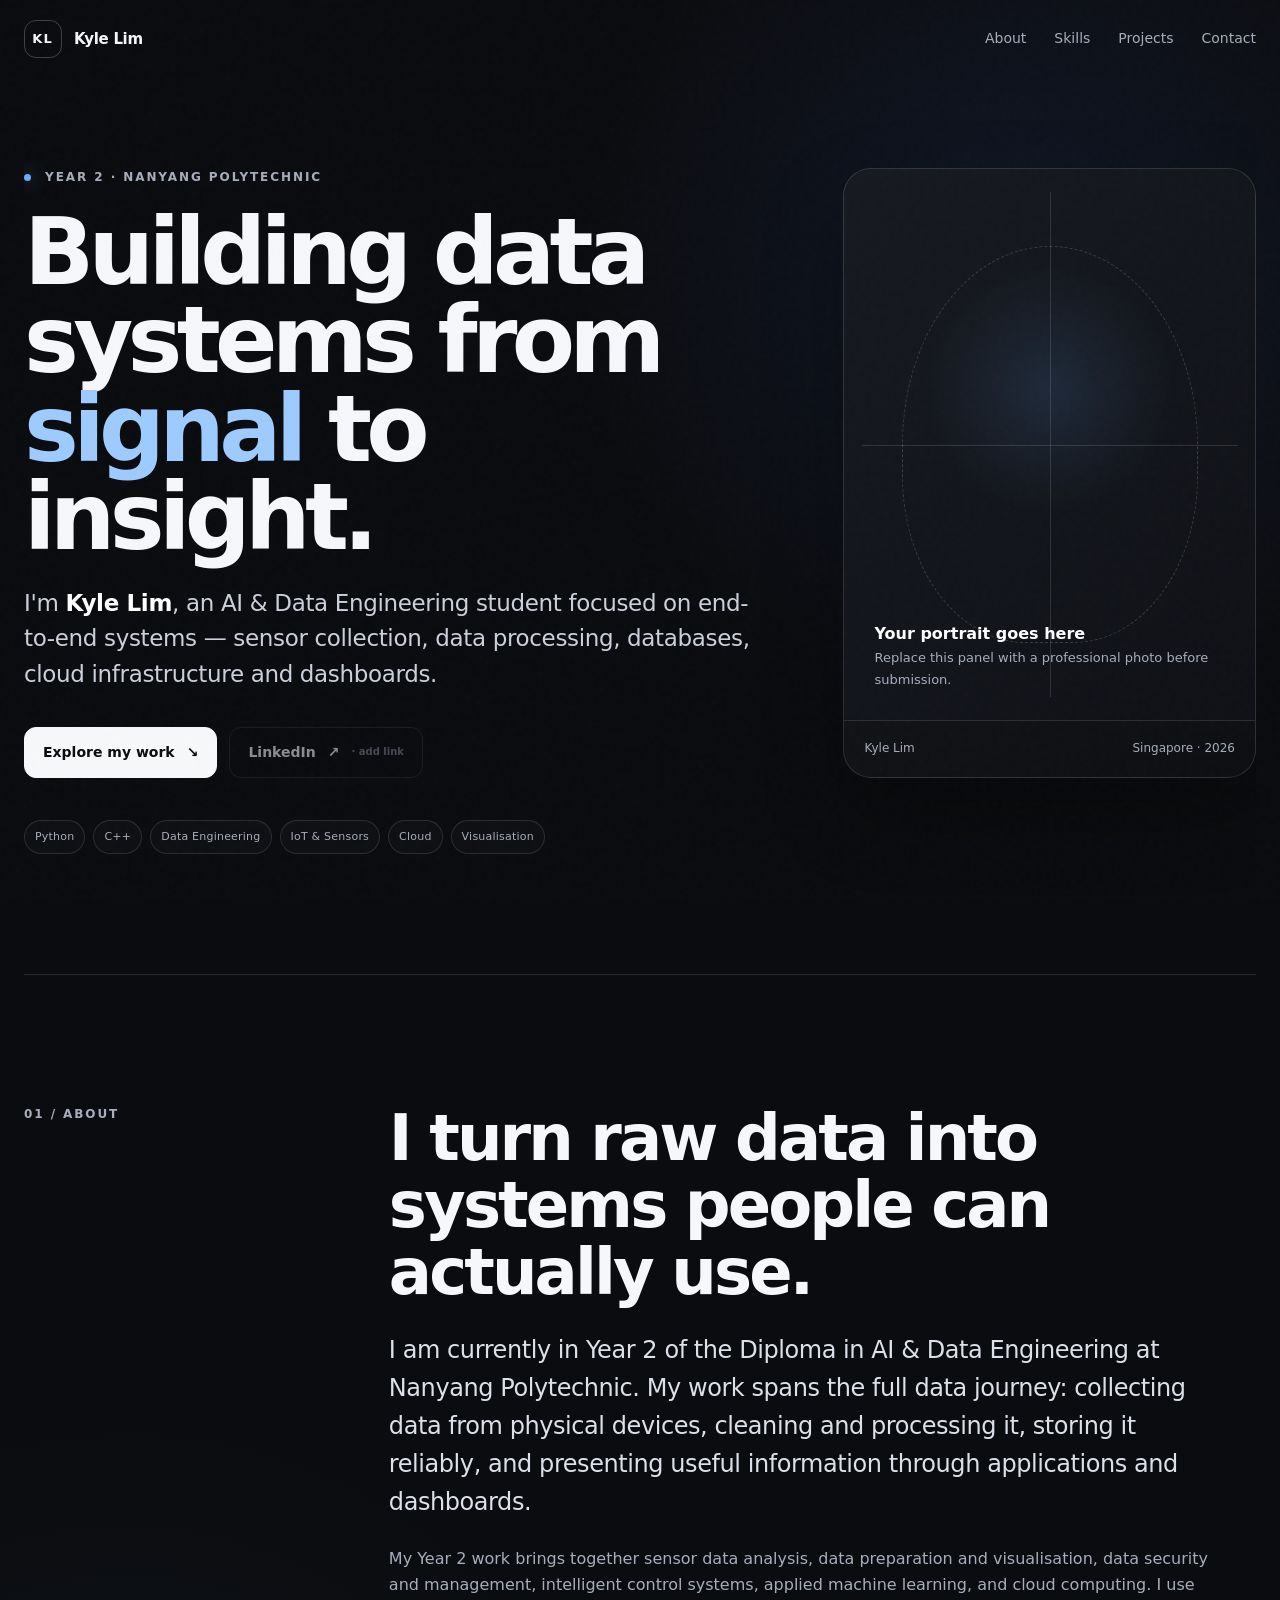
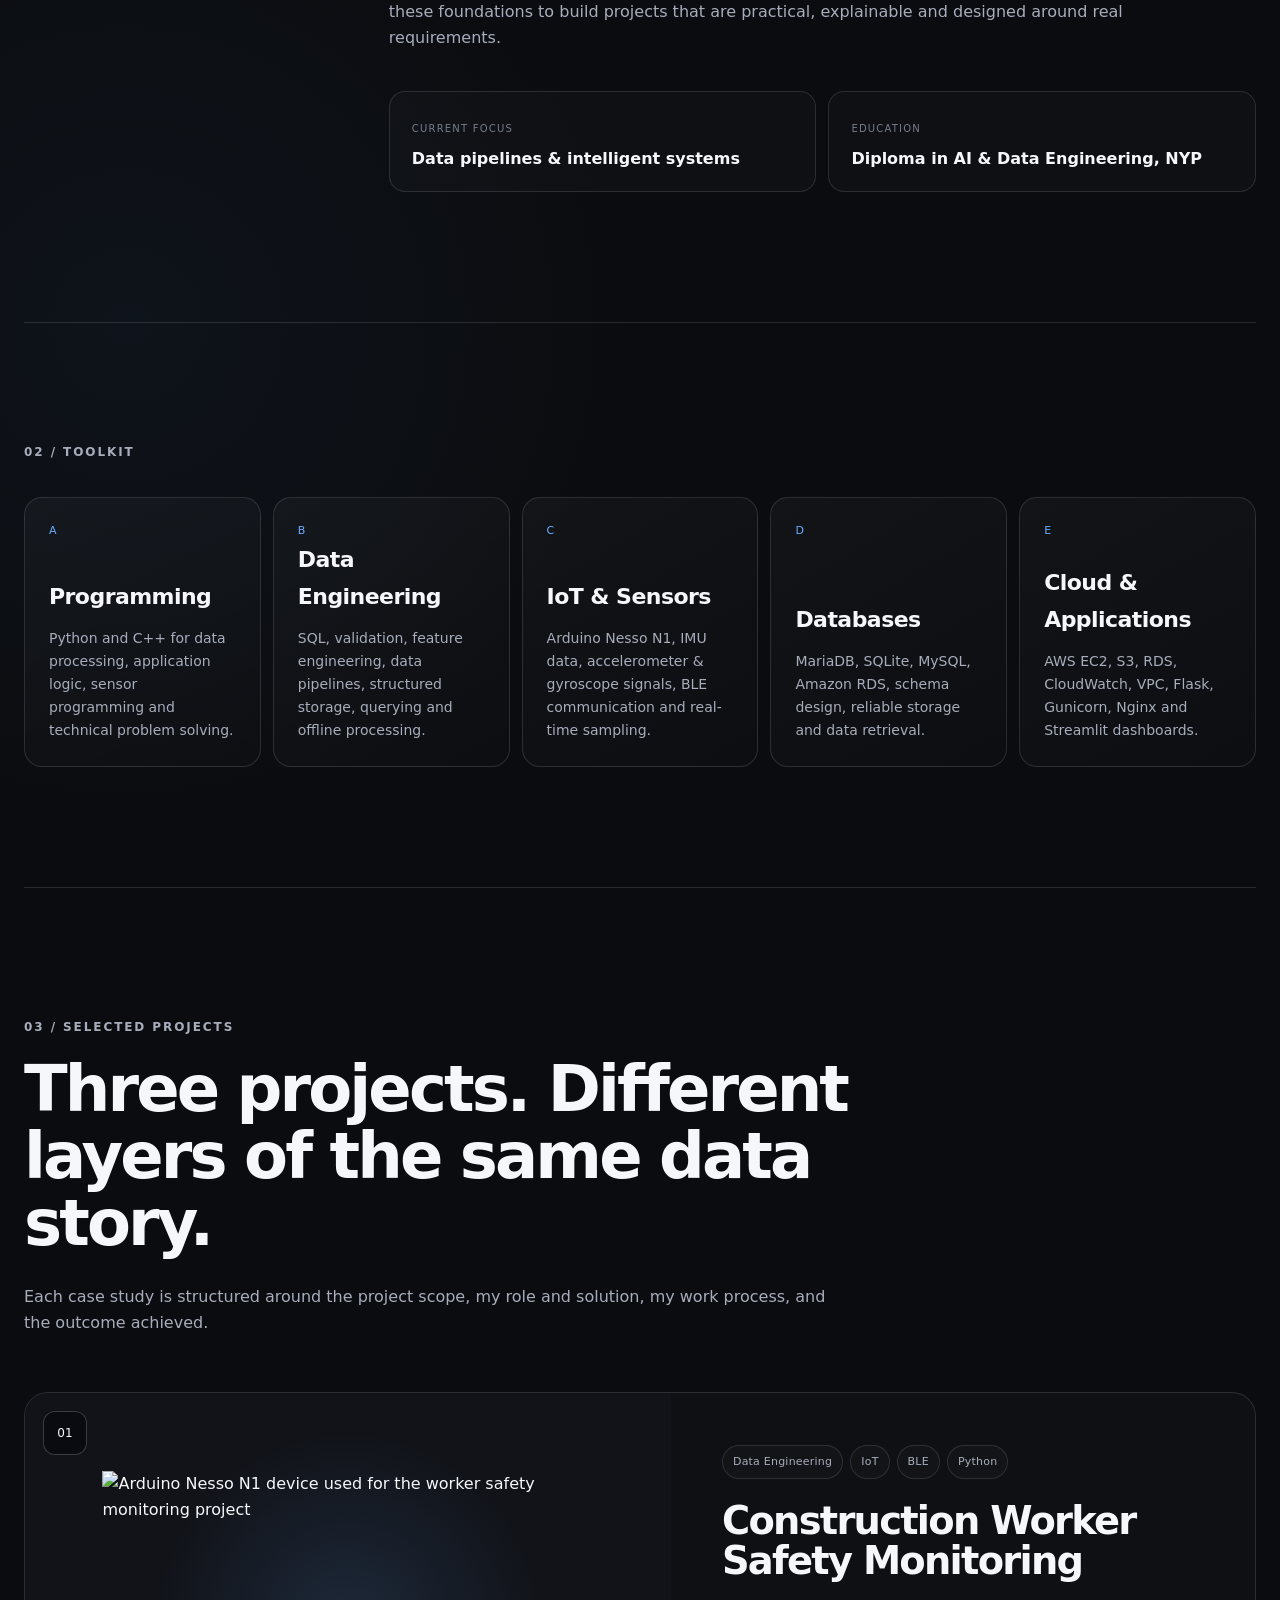
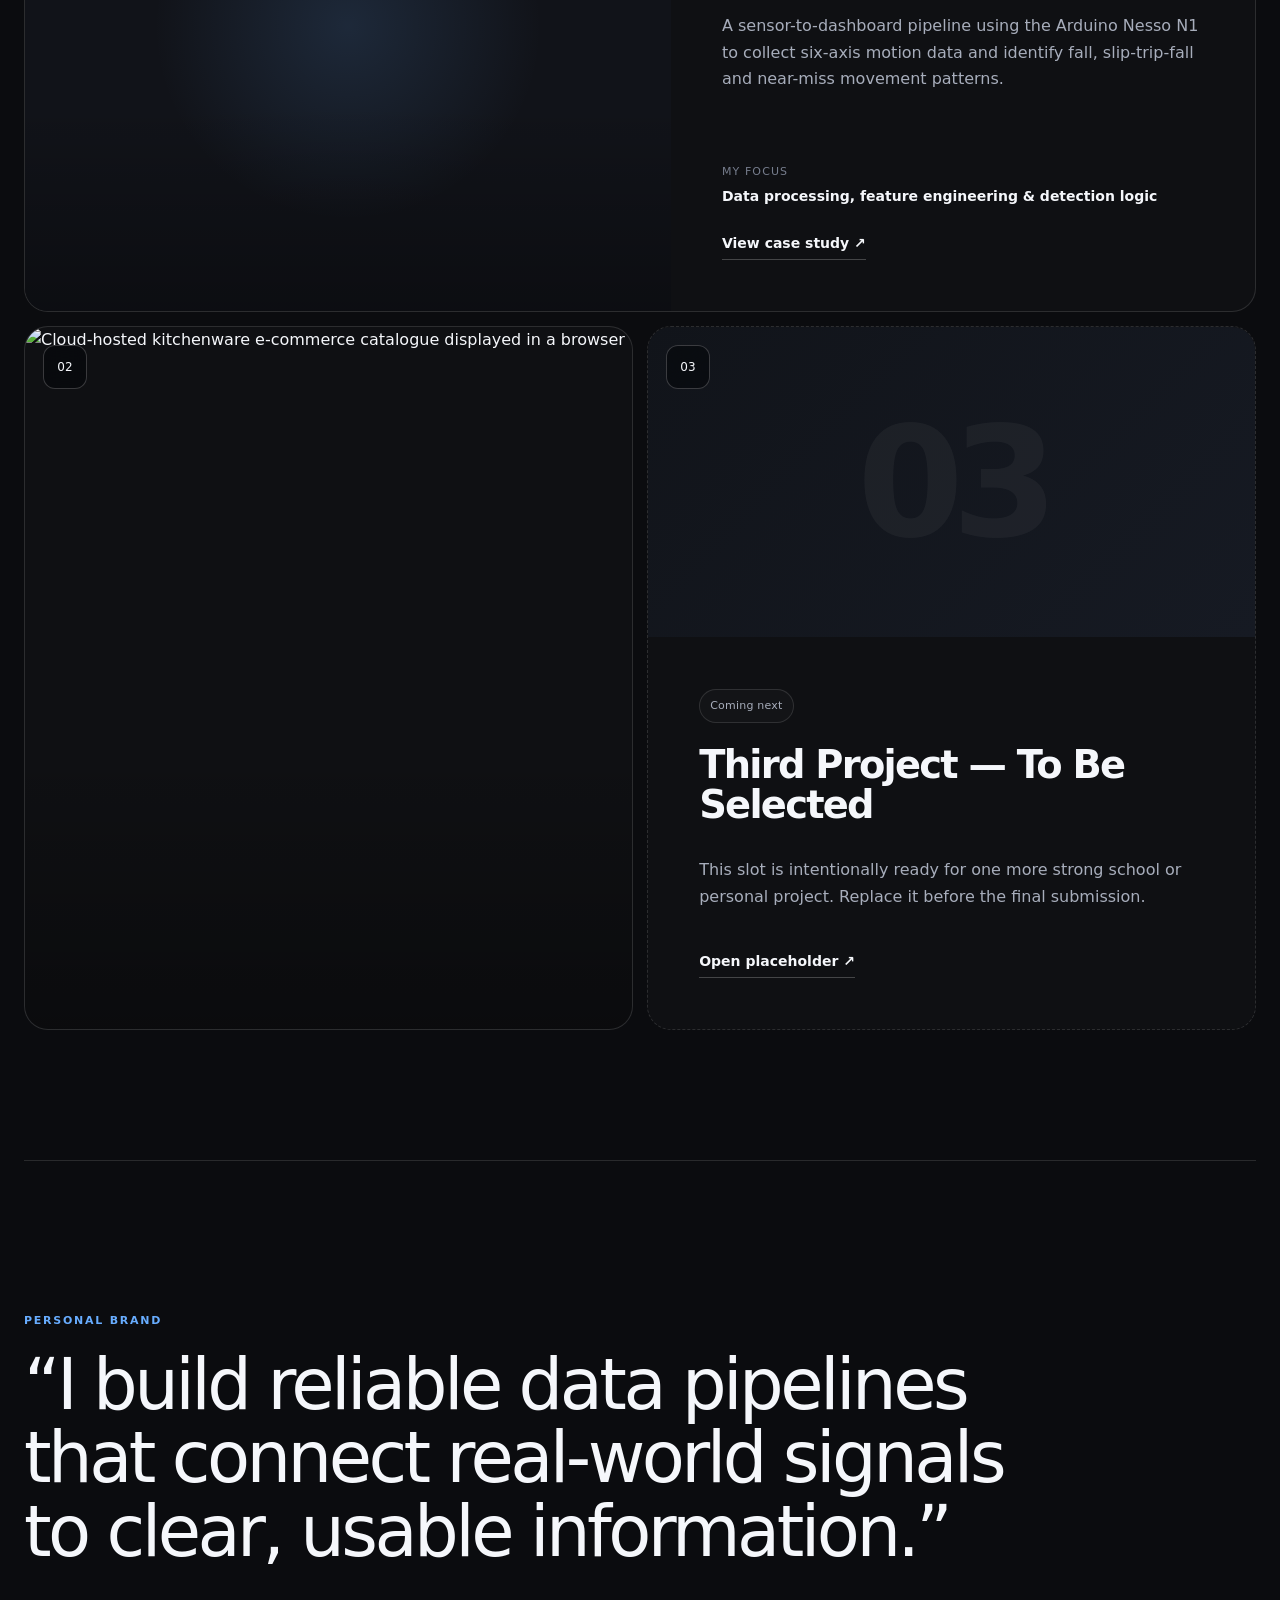
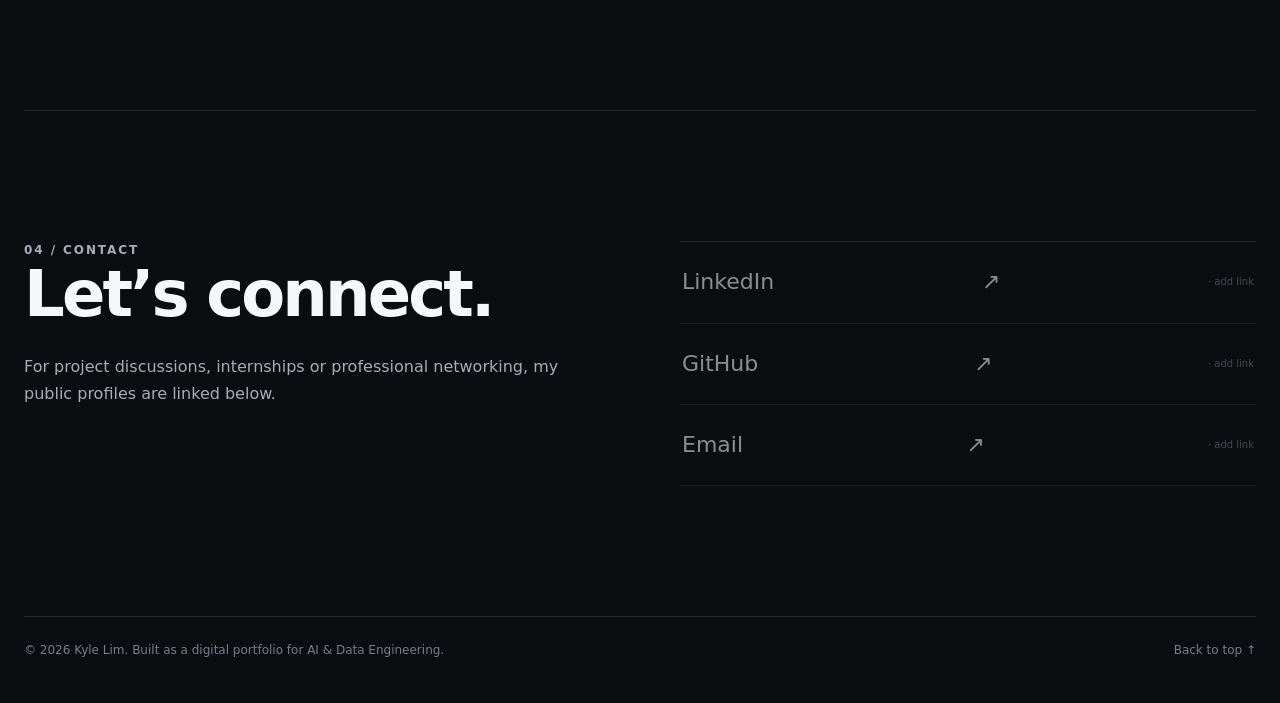
==== index.html @ de1dcc5e "Add files via upload" ====
<!doctype html>
<html lang="en">
<head>
  <meta charset="utf-8">
  <meta name="viewport" content="width=device-width, initial-scale=1">
  <meta name="description" content="Kyle Lim — Year 2 AI & Data Engineering student at Nanyang Polytechnic. Portfolio featuring sensor data engineering, cloud computing and software projects.">
  <meta name="theme-color" content="#0b0c0f">
  <title>Kyle Lim — AI & Data Engineering</title>
  <link rel="icon" href="favicon.svg" type="image/svg+xml">
  <link rel="stylesheet" href="styles.css">
  <script src="profile-config.js" defer></script>
  <script src="script.js" defer></script>
</head>
<body>
  <a class="skip-link" href="#main">Skip to content</a>
  <div class="noise" aria-hidden="true"></div>

  <header class="site-header" data-header>
    <a class="brand" href="index.html" aria-label="Kyle Lim home">
      <span class="brand-mark">KL</span>
      <span class="brand-name">Kyle Lim</span>
    </a>
    <button class="menu-toggle" type="button" aria-label="Open navigation" aria-expanded="false" data-menu-toggle>
      <span></span><span></span>
    </button>
    <nav class="site-nav" data-nav aria-label="Primary navigation">
      <a href="#about">About</a>
      <a href="#skills">Skills</a>
      <a href="#projects">Projects</a>
      <a href="#contact">Contact</a>
    </nav>
  </header>

  <main id="main">
    <section class="hero section-shell" aria-labelledby="hero-title">
      <div class="hero-grid" aria-hidden="true"></div>
      <div class="hero-copy reveal">
        <div class="eyebrow"><span class="status-dot"></span> Year 2 · Nanyang Polytechnic</div>
        <h1 id="hero-title">Building data systems from <span class="text-accent">signal</span> to insight.</h1>
        <p class="hero-lede">I'm <strong>Kyle Lim</strong>, an AI &amp; Data Engineering student focused on end-to-end systems — sensor collection, data processing, databases, cloud infrastructure and dashboards.</p>
        <div class="hero-actions">
          <a class="button button-primary" href="#projects">Explore my work <span aria-hidden="true">↘</span></a>
          <a class="button button-ghost profile-link" data-profile-link="linkedin" href="#" target="_blank" rel="noreferrer">LinkedIn <span aria-hidden="true">↗</span></a>
        </div>
        <div class="hero-proof" aria-label="Key areas">
          <span>Python</span><span>C++</span><span>Data Engineering</span><span>IoT &amp; Sensors</span><span>Cloud</span><span>Visualisation</span>
        </div>
      </div>

      <aside class="portrait-card reveal reveal-delay" aria-label="Profile photo placeholder">
        <div class="portrait-placeholder">
          <div class="portrait-crosshair" aria-hidden="true"></div>
          <p><strong>Your portrait goes here</strong><br><span>Replace this panel with a professional photo before submission.</span></p>
        </div>
        <div class="portrait-meta">
          <span>Kyle Lim</span>
          <span>Singapore · 2026</span>
        </div>
      </aside>
    </section>

    <section id="about" class="section-shell split-section">
      <div class="section-kicker reveal">01 / ABOUT</div>
      <div class="section-content reveal">
        <h2>I turn raw data into systems people can actually use.</h2>
        <p class="large-copy">I am currently in Year 2 of the Diploma in AI &amp; Data Engineering at Nanyang Polytechnic. My work spans the full data journey: collecting data from physical devices, cleaning and processing it, storing it reliably, and presenting useful information through applications and dashboards.</p>
        <p>My Year 2 work brings together sensor data analysis, data preparation and visualisation, data security and management, intelligent control systems, applied machine learning, and cloud computing. I use these foundations to build projects that are practical, explainable and designed around real requirements.</p>
        <div class="about-cards">
          <div class="mini-card"><span class="mini-label">Current focus</span><strong>Data pipelines &amp; intelligent systems</strong></div>
          <div class="mini-card"><span class="mini-label">Education</span><strong>Diploma in AI &amp; Data Engineering, NYP</strong></div>
        </div>
      </div>
    </section>

    <section id="skills" class="section-shell skills-section">
      <div class="section-kicker reveal">02 / TOOLKIT</div>
      <div class="skills-grid">
        <article class="skill-card reveal">
          <span class="skill-index">A</span>
          <h3>Programming</h3>
          <p>Python and C++ for data processing, application logic, sensor programming and technical problem solving.</p>
        </article>
        <article class="skill-card reveal reveal-delay-1">
          <span class="skill-index">B</span>
          <h3>Data Engineering</h3>
          <p>SQL, validation, feature engineering, data pipelines, structured storage, querying and offline processing.</p>
        </article>
        <article class="skill-card reveal reveal-delay-2">
          <span class="skill-index">C</span>
          <h3>IoT &amp; Sensors</h3>
          <p>Arduino Nesso N1, IMU data, accelerometer &amp; gyroscope signals, BLE communication and real-time sampling.</p>
        </article>
        <article class="skill-card reveal reveal-delay-3">
          <span class="skill-index">D</span>
          <h3>Databases</h3>
          <p>MariaDB, SQLite, MySQL, Amazon RDS, schema design, reliable storage and data retrieval.</p>
        </article>
        <article class="skill-card reveal reveal-delay-3">
          <span class="skill-index">E</span>
          <h3>Cloud &amp; Applications</h3>
          <p>AWS EC2, S3, RDS, CloudWatch, VPC, Flask, Gunicorn, Nginx and Streamlit dashboards.</p>
        </article>
      </div>
    </section>

    <section id="projects" class="section-shell projects-section">
      <div class="section-heading reveal">
        <div class="section-kicker">03 / SELECTED PROJECTS</div>
        <h2>Three projects. Different layers of the same data story.</h2>
        <p>Each case study is structured around the project scope, my role and solution, my work process, and the outcome achieved.</p>
      </div>

      <article class="project-card project-card-featured reveal">
        <a class="project-media" href="nesso.html" aria-label="Open Nesso N1 project case study">
          <img src="assets/nesso-device.png" alt="Arduino Nesso N1 device used for the worker safety monitoring project">
          <div class="project-media-overlay"></div>
          <span class="project-number">01</span>
        </a>
        <div class="project-info">
          <div class="project-tags"><span>Data Engineering</span><span>IoT</span><span>BLE</span><span>Python</span></div>
          <h3><a href="nesso.html">Construction Worker Safety Monitoring</a></h3>
          <p>A sensor-to-dashboard pipeline using the Arduino Nesso N1 to collect six-axis motion data and identify fall, slip-trip-fall and near-miss movement patterns.</p>
          <div class="project-role"><span>My focus</span><strong>Data processing, feature engineering &amp; detection logic</strong></div>
          <a class="text-link" href="nesso.html">View case study <span aria-hidden="true">↗</span></a>
        </div>
      </article>

      <div class="project-grid-two">
        <article class="project-card project-card-compact reveal">
          <a class="project-media cloud-media" href="cloud.html" aria-label="Open AWS cloud project case study">
            <img src="assets/cloud-storefront.jpg" alt="Cloud-hosted kitchenware e-commerce catalogue displayed in a browser">
            <div class="project-media-overlay"></div>
            <span class="project-number">02</span>
          </a>
          <div class="project-info">
            <div class="project-tags"><span>AWS</span><span>Flask</span><span>RDS</span><span>S3</span></div>
            <h3><a href="cloud.html">Cloud E-commerce Application</a></h3>
            <p>A cost-aware AWS architecture for a nine-product kitchenware catalogue using EC2, RDS, S3 and the Well-Architected Framework.</p>
            <a class="text-link" href="cloud.html">View case study <span aria-hidden="true">↗</span></a>
          </div>
        </article>

        <article class="project-card project-card-compact project-placeholder reveal reveal-delay-1">
          <a class="project-media placeholder-media" href="project3.html" aria-label="Open project three placeholder">
            <div class="placeholder-symbol" aria-hidden="true">03</div>
            <span class="project-number">03</span>
          </a>
          <div class="project-info">
            <div class="project-tags"><span>Coming next</span></div>
            <h3><a href="project3.html">Third Project — To Be Selected</a></h3>
            <p>This slot is intentionally ready for one more strong school or personal project. Replace it before the final submission.</p>
            <a class="text-link" href="project3.html">Open placeholder <span aria-hidden="true">↗</span></a>
          </div>
        </article>
      </div>
    </section>

    <section class="section-shell statement-section reveal">
      <p class="statement-label">PERSONAL BRAND</p>
      <blockquote>“I build reliable data pipelines that connect real-world signals to clear, usable information.”</blockquote>
    </section>

    <section id="contact" class="section-shell contact-section">
      <div class="contact-copy reveal">
        <div class="section-kicker">04 / CONTACT</div>
        <h2>Let’s connect.</h2>
        <p>For project discussions, internships or professional networking, my public profiles are linked below.</p>
      </div>
      <div class="contact-links reveal reveal-delay">
        <a class="contact-link profile-link" data-profile-link="linkedin" href="#" target="_blank" rel="noreferrer"><span>LinkedIn</span><span aria-hidden="true">↗</span></a>
        <a class="contact-link profile-link" data-profile-link="github" href="#" target="_blank" rel="noreferrer"><span>GitHub</span><span aria-hidden="true">↗</span></a>
        <a class="contact-link profile-link" data-profile-link="email" href="#"><span>Email</span><span aria-hidden="true">↗</span></a>
      </div>
    </section>
  </main>

  <footer class="site-footer section-shell">
    <p>© 2026 Kyle Lim. Built as a digital portfolio for AI &amp; Data Engineering.</p>
    <a href="#main">Back to top ↑</a>
  </footer>
</body>
</html>
---- styles.css ----
:root {
  --bg: #0b0c0f;
  --bg-soft: #111318;
  --panel: #151820;
  --panel-2: #1a1e27;
  --text: #f5f7fb;
  --muted: #a7adbb;
  --muted-2: #767d8d;
  --line: rgba(255,255,255,.12);
  --line-strong: rgba(255,255,255,.22);
  --accent: #68adff;
  --accent-2: #9ecbff;
  --max: 1240px;
  --radius: 22px;
  --header-h: 78px;
}
* { box-sizing: border-box; }
html { scroll-behavior: smooth; }
body {
  margin: 0;
  color: var(--text);
  background:
    radial-gradient(circle at 80% 5%, rgba(72,126,255,.10), transparent 28rem),
    radial-gradient(circle at 10% 35%, rgba(73,162,255,.05), transparent 32rem),
    var(--bg);
  font-family: Inter, ui-sans-serif, system-ui, -apple-system, BlinkMacSystemFont, "Segoe UI", sans-serif;
  font-size: 16px;
  line-height: 1.65;
  text-rendering: optimizeLegibility;
}
a { color: inherit; text-decoration: none; }
img, video { display: block; max-width: 100%; }
button { font: inherit; }
::selection { background: var(--accent); color: #07101a; }
.noise { position: fixed; inset: 0; pointer-events: none; z-index: 99; opacity: .025; background-image: url("data:image/svg+xml,%3Csvg viewBox='0 0 180 180' xmlns='http://www.w3.org/2000/svg'%3E%3Cfilter id='n'%3E%3CfeTurbulence type='fractalNoise' baseFrequency='.9' numOctaves='4' stitchTiles='stitch'/%3E%3C/filter%3E%3Crect width='100%25' height='100%25' filter='url(%23n)' opacity='.7'/%3E%3C/svg%3E"); }
.skip-link { position: fixed; top: 10px; left: 10px; z-index: 200; padding: 10px 14px; color: #000; background: #fff; transform: translateY(-150%); transition: transform .2s ease; border-radius: 8px; }
.skip-link:focus { transform: translateY(0); }
.section-shell { width: min(calc(100% - 48px), var(--max)); margin-inline: auto; }
.site-header { position: sticky; top: 0; z-index: 80; height: var(--header-h); display: flex; align-items: center; justify-content: space-between; width: min(calc(100% - 48px), var(--max)); margin-inline: auto; transition: background .25s ease, border-color .25s ease, backdrop-filter .25s ease; }
.site-header.scrolled { background: rgba(11,12,15,.78); border-bottom: 1px solid var(--line); backdrop-filter: blur(18px); width: 100%; padding-inline: max(24px, calc((100vw - var(--max))/2)); }
.brand { display: inline-flex; align-items: center; gap: 12px; font-weight: 760; letter-spacing: -.02em; }
.brand-mark { display: grid; place-items: center; width: 38px; height: 38px; border: 1px solid var(--line-strong); border-radius: 12px; font-size: 13px; letter-spacing: .08em; }
.brand-name { font-size: 15px; }
.site-nav { display: flex; align-items: center; gap: 28px; color: var(--muted); font-size: 14px; }
.site-nav a { position: relative; transition: color .2s ease; }
.site-nav a::after { content: ""; position: absolute; left: 0; right: 100%; bottom: -6px; height: 1px; background: var(--text); transition: right .2s ease; }
.site-nav a:hover, .site-nav a:focus-visible { color: var(--text); }
.site-nav a:hover::after, .site-nav a:focus-visible::after { right: 0; }
.menu-toggle { display: none; width: 42px; height: 42px; border: 1px solid var(--line); border-radius: 12px; background: transparent; color: #fff; padding: 12px; }
.menu-toggle span { display: block; height: 1px; background: currentColor; margin: 5px 0; }
.hero { position: relative; min-height: calc(100vh - var(--header-h)); display: grid; grid-template-columns: 1.15fr .65fr; gap: clamp(48px, 7vw, 110px); align-items: center; padding: 90px 0 120px; overflow: hidden; }
.hero-grid { position: absolute; width: 680px; height: 680px; right: -210px; top: 5%; opacity: .16; background-image: linear-gradient(var(--line) 1px, transparent 1px), linear-gradient(90deg, var(--line) 1px, transparent 1px); background-size: 42px 42px; mask-image: radial-gradient(circle, #000 0%, transparent 70%); pointer-events: none; }
.eyebrow, .section-kicker, .case-label { font-size: 12px; text-transform: uppercase; letter-spacing: .16em; color: var(--muted); font-weight: 730; }
.status-dot { display: inline-block; width: 7px; height: 7px; background: var(--accent); border-radius: 50%; margin-right: 8px; box-shadow: 0 0 18px rgba(104,173,255,.7); }
.hero h1, .case-hero h1, .placeholder-page h1 { margin: 20px 0 24px; font-size: clamp(54px, 7.2vw, 104px); line-height: .96; letter-spacing: -.062em; max-width: 950px; }
.text-accent { color: var(--accent-2); }
.hero-lede, .case-deck { max-width: 740px; font-size: clamp(18px, 2vw, 23px); line-height: 1.55; color: #cbd0da; letter-spacing: -.015em; }
.hero-lede strong { color: #fff; }
.hero-actions { display: flex; flex-wrap: wrap; gap: 12px; margin-top: 34px; }
.button { display: inline-flex; gap: 12px; align-items: center; justify-content: center; padding: 13px 18px; border-radius: 12px; border: 1px solid var(--line); font-size: 14px; font-weight: 700; transition: transform .2s ease, border-color .2s ease, background .2s ease; }
.button:hover { transform: translateY(-2px); }
.button-primary { background: #f7f8fa; color: #0a0c10; border-color: #f7f8fa; }
.button-ghost:hover { border-color: var(--line-strong); background: rgba(255,255,255,.04); }
.profile-link.is-placeholder { opacity: .55; cursor: not-allowed; }
.profile-link.is-placeholder::after { content: " · add link"; font-size: 10px; color: var(--muted-2); }
.hero-proof { display: flex; flex-wrap: wrap; gap: 8px; margin-top: 42px; }
.hero-proof span, .project-tags span, .case-tags span { padding: 7px 10px; border: 1px solid var(--line); border-radius: 999px; font-size: 11px; letter-spacing: .02em; color: var(--muted); background: rgba(255,255,255,.018); }
.portrait-card { align-self: stretch; max-height: 610px; min-height: 500px; background: linear-gradient(145deg, rgba(255,255,255,.06), rgba(255,255,255,.015)); border: 1px solid var(--line); border-radius: 28px; overflow: hidden; display: grid; grid-template-rows: 1fr auto; box-shadow: 0 35px 80px rgba(0,0,0,.28); }
.portrait-placeholder { display: grid; place-items: end start; position: relative; min-height: 430px; padding: 30px; background: radial-gradient(circle at 50% 40%, rgba(104,173,255,.13), transparent 32%), linear-gradient(135deg,#171a21,#0f1116); }
.portrait-crosshair { position: absolute; inset: 14%; border: 1px dashed rgba(255,255,255,.17); border-radius: 50% 50% 42% 42%; }
.portrait-crosshair::before, .portrait-crosshair::after { content:""; position:absolute; background:rgba(255,255,255,.13); }
.portrait-crosshair::before { width:1px; top:-14%; bottom:-14%; left:50%; }
.portrait-crosshair::after { height:1px; left:-14%; right:-14%; top:50%; }
.portrait-placeholder p { position: relative; z-index: 1; margin: 0; font-size: 13px; color: var(--muted); }
.portrait-placeholder strong { color: #fff; font-size: 16px; }
.portrait-meta { display: flex; justify-content: space-between; gap: 20px; padding: 18px 20px; border-top: 1px solid var(--line); font-size: 12px; color: var(--muted); }
.split-section { display: grid; grid-template-columns: .34fr 1fr; gap: 70px; padding: 130px 0; border-top: 1px solid var(--line); }
.section-content { max-width: 900px; }
.section-content h2, .section-heading h2, .architecture-section h2, .case-copy h2, .contact-copy h2, .todo-box h2 { margin: 0 0 26px; font-size: clamp(36px, 5vw, 68px); line-height: 1.05; letter-spacing: -.045em; }
.section-content p, .section-heading p, .case-copy > p, .contact-copy p { color: var(--muted); max-width: 820px; }
.large-copy { color: #dce0e8 !important; font-size: clamp(19px, 2vw, 24px); line-height: 1.58; letter-spacing: -.018em; }
.about-cards { display: grid; grid-template-columns: repeat(2, minmax(0,1fr)); gap: 12px; margin-top: 40px; }
.mini-card { padding: 22px; border: 1px solid var(--line); border-radius: 16px; background: rgba(255,255,255,.018); }
.mini-card strong { display: block; margin-top: 7px; font-size: 16px; line-height: 1.35; }
.mini-label { color: var(--muted-2); text-transform: uppercase; letter-spacing: .12em; font-size: 10px; }
.skills-section { padding: 120px 0; border-top: 1px solid var(--line); }
.skills-grid { display: grid; grid-template-columns: repeat(auto-fit,minmax(220px,1fr)); gap: 12px; margin-top: 34px; }
.skill-card { min-height: 270px; padding: 24px; border: 1px solid var(--line); border-radius: 18px; background: linear-gradient(150deg,rgba(255,255,255,.035),rgba(255,255,255,.01)); display: flex; flex-direction: column; }
.skill-index { font-size: 11px; color: var(--accent); letter-spacing: .14em; }
.skill-card h3 { margin: auto 0 12px; font-size: 22px; letter-spacing: -.025em; }
.skill-card p { margin: 0; color: var(--muted); font-size: 14px; }
.projects-section { padding: 130px 0; border-top: 1px solid var(--line); }
.section-heading { max-width: 850px; margin-bottom: 56px; }
.section-heading .section-kicker { margin-bottom: 18px; }
.project-card { border: 1px solid var(--line); border-radius: 24px; overflow: hidden; background: rgba(255,255,255,.018); }
.project-card-featured { display: grid; grid-template-columns: 1.05fr .95fr; min-height: 520px; }
.project-media { position: relative; min-height: 390px; overflow: hidden; background: radial-gradient(circle at 50% 45%,rgba(104,173,255,.14),transparent 45%), #111319; }
.project-media img { width: 100%; height: 100%; object-fit: cover; transition: transform .7s cubic-bezier(.2,.7,.2,1), filter .5s ease; }
.project-card-featured .project-media img { object-fit: contain; padding: 12%; }
.project-media-overlay { position: absolute; inset: 0; background: linear-gradient(to top,rgba(0,0,0,.3),transparent 40%); pointer-events:none; }
.project-media:hover img { transform: scale(1.035); }
.project-number { position: absolute; top: 18px; left: 18px; width: 44px; height: 44px; display: grid; place-items: center; border-radius: 12px; border: 1px solid rgba(255,255,255,.2); background: rgba(5,7,10,.55); backdrop-filter: blur(10px); font-size: 12px; }
.project-info { padding: clamp(28px,4vw,54px); display: flex; flex-direction: column; align-items: flex-start; }
.project-tags, .case-tags { display: flex; flex-wrap: wrap; gap: 7px; }
.project-info h3 { margin: 22px 0 16px; font-size: clamp(28px,3vw,44px); line-height: 1.05; letter-spacing: -.045em; }
.project-info p { color: var(--muted); max-width: 560px; }
.project-role { margin-top: auto; padding-top: 28px; display: grid; gap: 4px; }
.project-role span { color: var(--muted-2); font-size: 11px; text-transform: uppercase; letter-spacing: .1em; }
.project-role strong { font-size: 14px; }
.text-link { margin-top: 24px; font-size: 14px; font-weight: 750; border-bottom: 1px solid var(--line-strong); padding-bottom: 4px; }
.project-grid-two { display: grid; grid-template-columns: repeat(2,minmax(0,1fr)); gap: 14px; margin-top: 14px; }
.project-card-compact .project-media { height: 310px; min-height: 0; }
.cloud-media img { object-fit: cover; object-position: center; }
.project-placeholder { border-style: dashed; }
.placeholder-media { display: grid; place-items: center; background: linear-gradient(135deg,#11141a,#161a23); }
.placeholder-symbol, .placeholder-big { font-size: clamp(80px,12vw,190px); line-height: 1; font-weight: 820; letter-spacing: -.08em; color: rgba(255,255,255,.045); }
.statement-section { padding: 140px 0; border-top: 1px solid var(--line); border-bottom: 1px solid var(--line); }
.statement-label { color: var(--accent); font-size: 11px; letter-spacing: .16em; font-weight: 760; }
.statement-section blockquote { margin: 18px 0 0; max-width: 1050px; font-size: clamp(36px,5.5vw,74px); line-height: 1.05; letter-spacing: -.05em; }
.contact-section { display: grid; grid-template-columns: 1fr 1fr; gap: 80px; padding: 130px 0; }
.contact-links { border-top: 1px solid var(--line); }
.contact-link { display: flex; justify-content: space-between; align-items: center; border-bottom: 1px solid var(--line); padding: 22px 2px; font-size: 22px; transition: padding .2s ease, color .2s ease; }
.contact-link:hover { padding-left: 10px; color: var(--accent-2); }
.site-footer { padding: 24px 0 42px; border-top: 1px solid var(--line); display: flex; justify-content: space-between; gap: 20px; color: var(--muted-2); font-size: 12px; }
.site-footer p { margin: 0; }
/* case studies */
.case-hero { padding: 70px 0 90px; }
.case-breadcrumb { display:flex; gap:10px; color:var(--muted-2); font-size:12px; margin-bottom: 60px; }
.case-breadcrumb a:hover { color:var(--text); }
.case-hero-grid { display:grid; grid-template-columns:1.06fr .7fr; gap:70px; align-items:center; }
.case-hero h1 { font-size: clamp(52px,7vw,96px); }
.case-hero-visual { min-height: 430px; border:1px solid var(--line); border-radius:28px; background:radial-gradient(circle at 50% 45%,rgba(104,173,255,.14),transparent 45%),#111319; display:grid; place-items:center; overflow:hidden; }
.case-hero-visual img { width:80%; height:80%; object-fit:contain; }
.case-hero-browser img { width:100%; height:100%; object-fit:cover; }
.case-facts { display:grid; grid-template-columns:repeat(4,minmax(0,1fr)); border-top:1px solid var(--line); border-bottom:1px solid var(--line); margin-top:70px; }
.case-facts div { padding:22px 18px 22px 0; }
.case-facts div + div { border-left:1px solid var(--line); padding-left:22px; }
.case-facts span { display:block; color:var(--muted-2); font-size:10px; letter-spacing:.12em; text-transform:uppercase; margin-bottom:7px; }
.case-facts strong { font-size:14px; }
.case-section { display:grid; grid-template-columns:.34fr 1fr; gap:70px; padding:130px 0; border-top:1px solid var(--line); }
.case-copy { max-width:900px; }
.role-grid, .outcome-grid { display:grid; grid-template-columns:repeat(2,minmax(0,1fr)); gap:12px; margin-top:40px; }
.role-grid article, .outcome-grid article { padding:24px; min-height:190px; border:1px solid var(--line); border-radius:16px; background:rgba(255,255,255,.018); }
.role-grid article span { color:var(--accent-2); font-size:12px; text-transform:uppercase; letter-spacing:.1em; font-weight:700; }
.role-grid p, .outcome-grid p { color:var(--muted); font-size:14px; margin:12px 0 0; }
.architecture-section { padding:110px 0; border-top:1px solid var(--line); }
.architecture-section h2 { margin-top:16px; max-width:800px; }
.pipeline { display:grid; grid-template-columns:1fr auto 1fr auto 1.15fr auto 1.25fr auto 1fr; gap:9px; align-items:stretch; margin-top:48px; }
.pipeline-node { min-height:155px; padding:20px; border:1px solid var(--line); border-radius:16px; display:flex; flex-direction:column; background:linear-gradient(145deg,rgba(255,255,255,.035),rgba(255,255,255,.012)); }
.node-no { color:var(--accent); font-size:10px; letter-spacing:.12em; }
.pipeline-node strong { margin-top:auto; font-size:17px; }
.pipeline-node small { color:var(--muted); font-size:11px; margin-top:5px; line-height:1.4; }
.pipeline-arrow { display:grid; place-items:center; color:var(--muted-2); }
.process-list { margin-top:36px; border-top:1px solid var(--line); }
.process-step { display:grid; grid-template-columns:72px 1fr; gap:20px; padding:24px 0; border-bottom:1px solid var(--line); }
.process-step > span { color:var(--accent); font-size:11px; letter-spacing:.12em; }
.process-step h3 { margin:0 0 7px; font-size:21px; letter-spacing:-.02em; }
.process-step p { margin:0; color:var(--muted); max-width:740px; }
.media-section { padding:120px 0; border-top:1px solid var(--line); }
.media-grid { display:grid; grid-template-columns:repeat(2,minmax(0,1fr)); gap:12px; }
.media-card { margin:0; border:1px solid var(--line); border-radius:18px; overflow:hidden; background:#111319; cursor:zoom-in; }
.media-card img { width:100%; aspect-ratio:16/9; object-fit:cover; }
.media-card-wide { grid-column:span 2; }
.media-card-wide img { aspect-ratio:2.2/1; object-fit:cover; }
.media-card-architecture img { aspect-ratio:auto; max-height:780px; object-fit:contain; background:#f3f3f3; }
.media-card figcaption { display:grid; gap:4px; padding:16px 18px; border-top:1px solid var(--line); }
.media-card figcaption strong { font-size:13px; }
.media-card figcaption span { color:var(--muted); font-size:12px; }
.video-card { margin-top:12px; display:grid; grid-template-columns:1.55fr .45fr; border:1px solid var(--line); border-radius:18px; overflow:hidden; background:#111319; }
.video-card video { width:100%; height:100%; max-height:620px; background:#050506; }
.video-caption { padding:26px; border-left:1px solid var(--line); align-self:stretch; }
.video-caption span { color:var(--accent-2); font-size:12px; font-weight:700; text-transform:uppercase; letter-spacing:.1em; }
.video-caption p { color:var(--muted); font-size:14px; }
.outcome-grid { grid-template-columns:repeat(3,minmax(0,1fr)); }
.outcome-icon { display:grid; place-items:center; width:28px; height:28px; border-radius:50%; background:rgba(104,173,255,.12); color:var(--accent-2); margin-bottom:26px; }
.outcome-grid strong { display:block; font-size:16px; }
.limitations { margin-top:22px; padding:28px; border:1px solid rgba(255,193,92,.22); background:rgba(255,193,92,.035); border-radius:18px; }
.limitations h3 { margin:0 0 8px; font-size:17px; }
.limitations p { margin:0; color:var(--muted); }
.next-project { display:grid; grid-template-columns:1fr 1fr; border-top:1px solid var(--line); border-bottom:1px solid var(--line); margin-bottom:60px; }
.next-project a { padding:30px 0; display:flex; flex-direction:column; gap:6px; }
.next-project a + a { border-left:1px solid var(--line); padding-left:30px; }
.next-project span { color:var(--muted-2); font-size:10px; text-transform:uppercase; letter-spacing:.12em; }
.next-project strong { font-size:19px; }
.lightbox { position:fixed; inset:0; z-index:150; background:rgba(0,0,0,.9); display:none; place-items:center; padding:60px; }
.lightbox.open { display:grid; }
.lightbox img { max-width:min(1400px,95vw); max-height:85vh; border-radius:10px; box-shadow:0 25px 90px rgba(0,0,0,.55); }
.lightbox button { position:absolute; top:22px; right:28px; width:46px; height:46px; border:1px solid var(--line-strong); color:#fff; background:rgba(255,255,255,.05); border-radius:50%; font-size:28px; cursor:pointer; }
.placeholder-page { padding:70px 0 120px; }
.placeholder-page-grid { display:grid; grid-template-columns:1fr .35fr; gap:60px; align-items:center; min-height:530px; }
.todo-box { max-width:920px; padding-top:70px; border-top:1px solid var(--line); }
.todo-box ol { list-style:none; padding:0; margin:35px 0 0; counter-reset:todo; }
.todo-box li { counter-increment:todo; display:grid; grid-template-columns:280px 1fr; gap:30px; padding:22px 0; border-top:1px solid var(--line); }
.todo-box li::before { content:"0" counter(todo); color:var(--accent); font-size:11px; letter-spacing:.12em; grid-column:1; }
.todo-box li strong { grid-column:1; }
.todo-box li span { grid-column:2; grid-row:1 / span 2; color:var(--muted); }
.submission-warning { max-width:920px; margin-top:40px; padding:18px 20px; border:1px solid rgba(255,193,92,.25); border-radius:14px; color:#d8c39f; background:rgba(255,193,92,.04); }
/* reveal */
.reveal { opacity:0; transform:translateY(18px); transition:opacity .75s ease, transform .75s cubic-bezier(.2,.7,.2,1); }
.reveal.visible { opacity:1; transform:none; }
.reveal-delay { transition-delay:.12s; }
.reveal-delay-1 { transition-delay:.08s; }.reveal-delay-2 { transition-delay:.16s; }.reveal-delay-3 { transition-delay:.24s; }
@media (max-width: 980px) {
  .hero, .case-hero-grid { grid-template-columns:1fr; }
  .hero { padding-top:70px; }
  .portrait-card { min-height:420px; max-height:none; }
  .portrait-placeholder { min-height:350px; }
  .skills-grid { grid-template-columns:repeat(2,1fr); }
  .project-card-featured { grid-template-columns:1fr; }
  .project-card-featured .project-media { min-height:410px; }
  .project-grid-two { grid-template-columns:1fr; }
  .case-facts { grid-template-columns:repeat(2,1fr); }
  .case-facts div:nth-child(3) { border-left:0; border-top:1px solid var(--line); }
  .case-facts div:nth-child(4) { border-top:1px solid var(--line); }
  .pipeline { grid-template-columns:1fr; }
  .pipeline-arrow { transform:rotate(90deg); min-height:20px; }
  .video-card { grid-template-columns:1fr; }
  .video-caption { border-left:0; border-top:1px solid var(--line); }
  .outcome-grid { grid-template-columns:1fr; }
  .placeholder-page-grid { grid-template-columns:1fr; }
  .placeholder-big { display:none; }
}
@media (max-width: 720px) {
  .section-shell, .site-header { width:min(calc(100% - 30px),var(--max)); }
  .site-header.scrolled { padding-inline:15px; }
  .menu-toggle { display:block; }
  .site-nav { position:fixed; inset:var(--header-h) 15px auto; display:none; flex-direction:column; align-items:stretch; gap:0; border:1px solid var(--line); background:rgba(15,17,22,.97); backdrop-filter:blur(18px); border-radius:16px; padding:8px; }
  .site-nav.open { display:flex; }
  .site-nav a { padding:13px 12px; }
  .site-nav a::after { display:none; }
  .brand-name { display:none; }
  .hero { min-height:auto; padding:70px 0 90px; }
  .hero h1, .case-hero h1, .placeholder-page h1 { font-size:clamp(46px,14vw,70px); }
  .split-section, .case-section, .contact-section { grid-template-columns:1fr; gap:28px; padding:90px 0; }
  .about-cards, .skills-grid, .role-grid, .media-grid { grid-template-columns:1fr; }
  .skill-card { min-height:220px; }
  .media-card-wide { grid-column:auto; }
  .media-card-wide img { aspect-ratio:16/10; }
  .project-card-compact .project-media { height:270px; }
  .statement-section { padding:100px 0; }
  .case-breadcrumb { margin-bottom:35px; }
  .case-hero { padding:40px 0 70px; }
  .case-hero-visual { min-height:320px; }
  .case-facts { grid-template-columns:1fr; }
  .case-facts div + div, .case-facts div:nth-child(3) { border-left:0; border-top:1px solid var(--line); padding-left:0; }
  .process-step { grid-template-columns:42px 1fr; }
  .next-project { grid-template-columns:1fr; }
  .next-project a + a { border-left:0; border-top:1px solid var(--line); padding-left:0; }
  .todo-box li { grid-template-columns:1fr; gap:8px; }
  .todo-box li::before, .todo-box li strong, .todo-box li span { grid-column:1; grid-row:auto; }
  .lightbox { padding:18px; }
  .site-footer { flex-direction:column; }
}
@media (prefers-reduced-motion: reduce) {
  html { scroll-behavior:auto; }
  *, *::before, *::after { animation-duration:.01ms !important; animation-iteration-count:1 !important; transition-duration:.01ms !important; }
  .reveal { opacity:1; transform:none; }
}
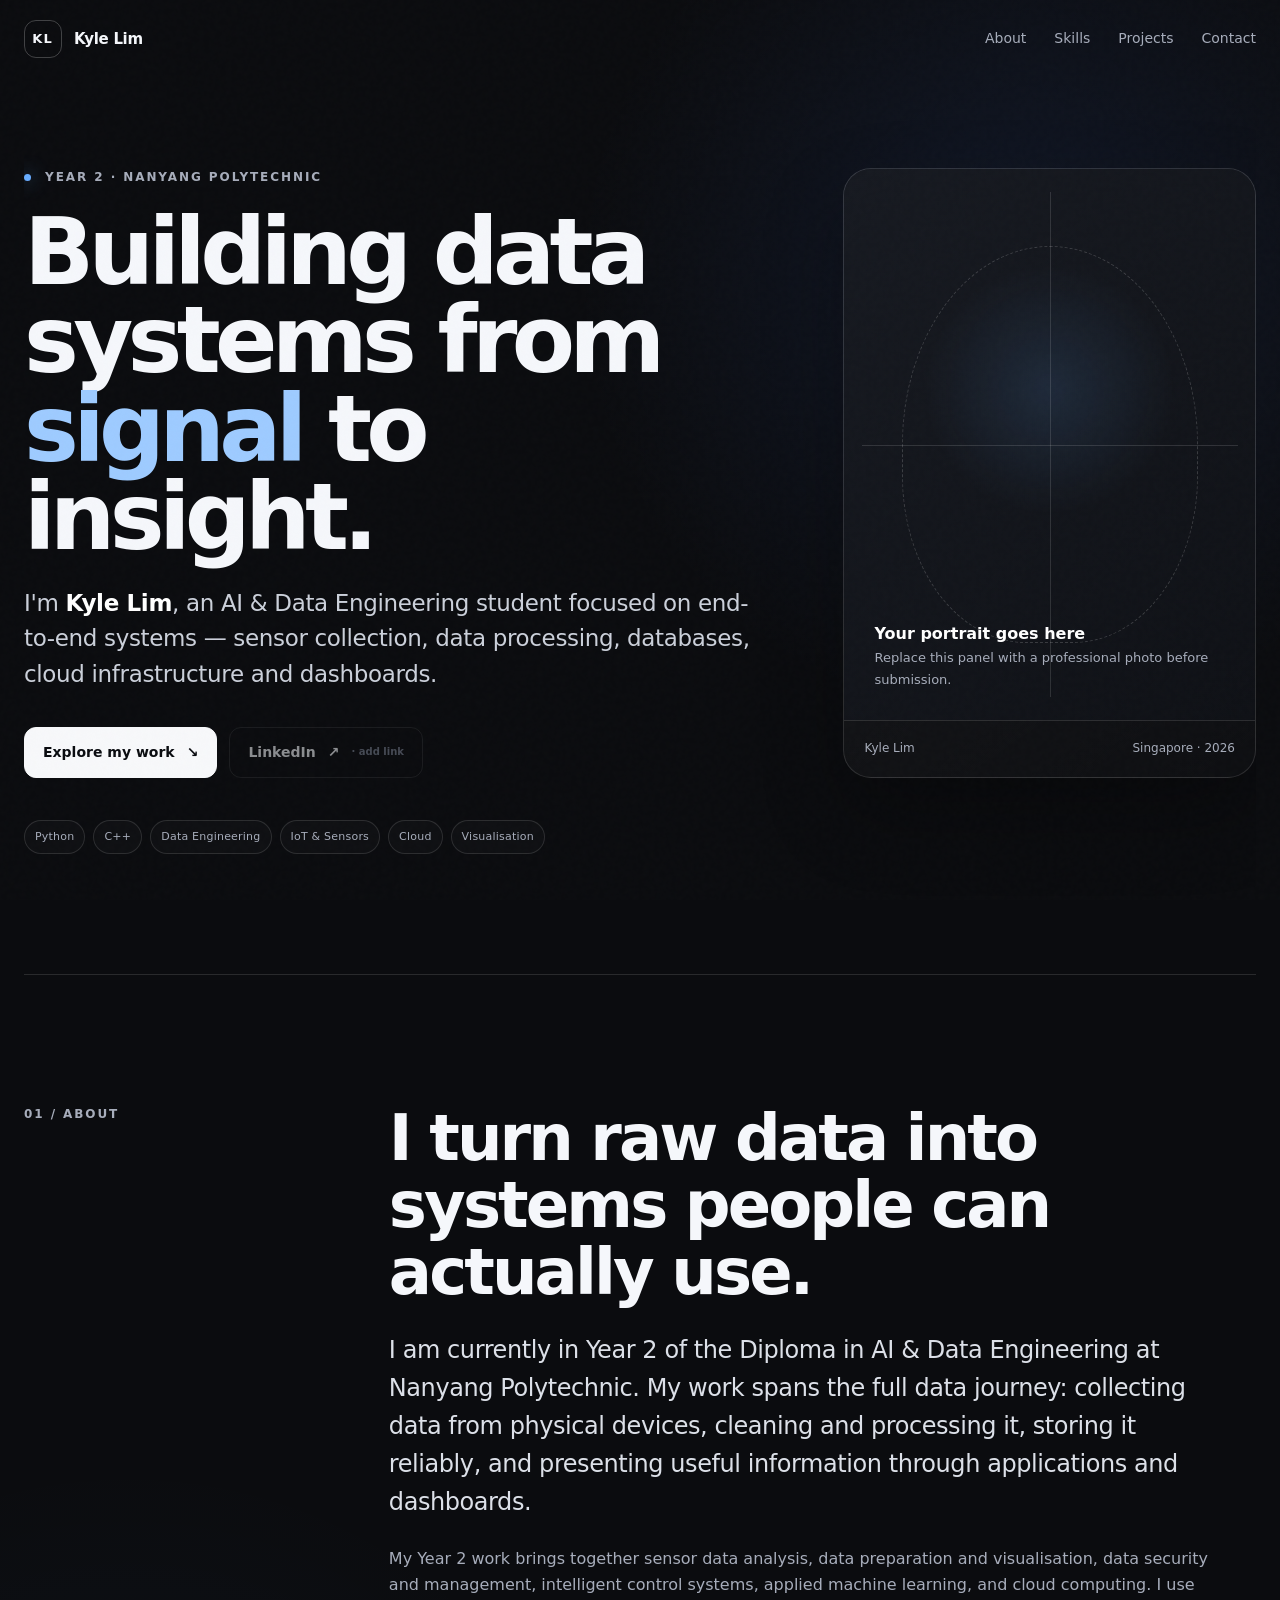
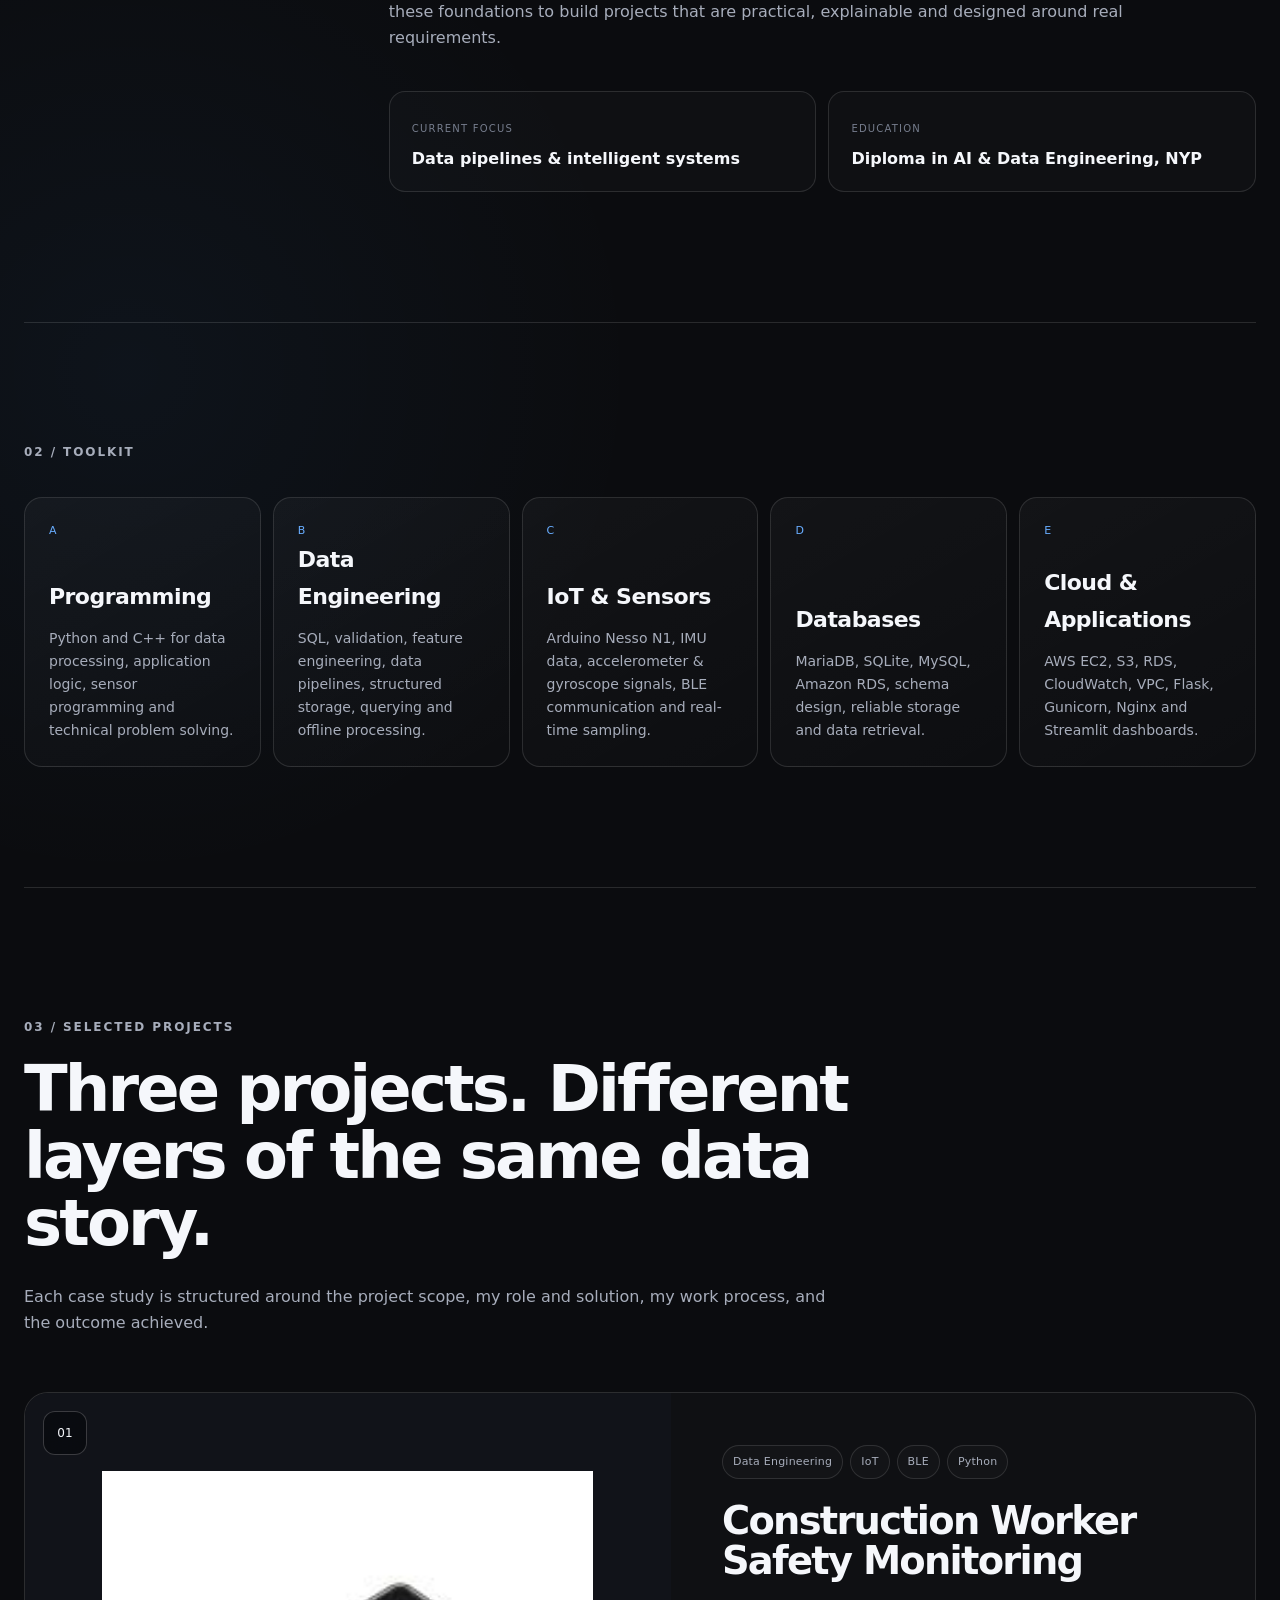
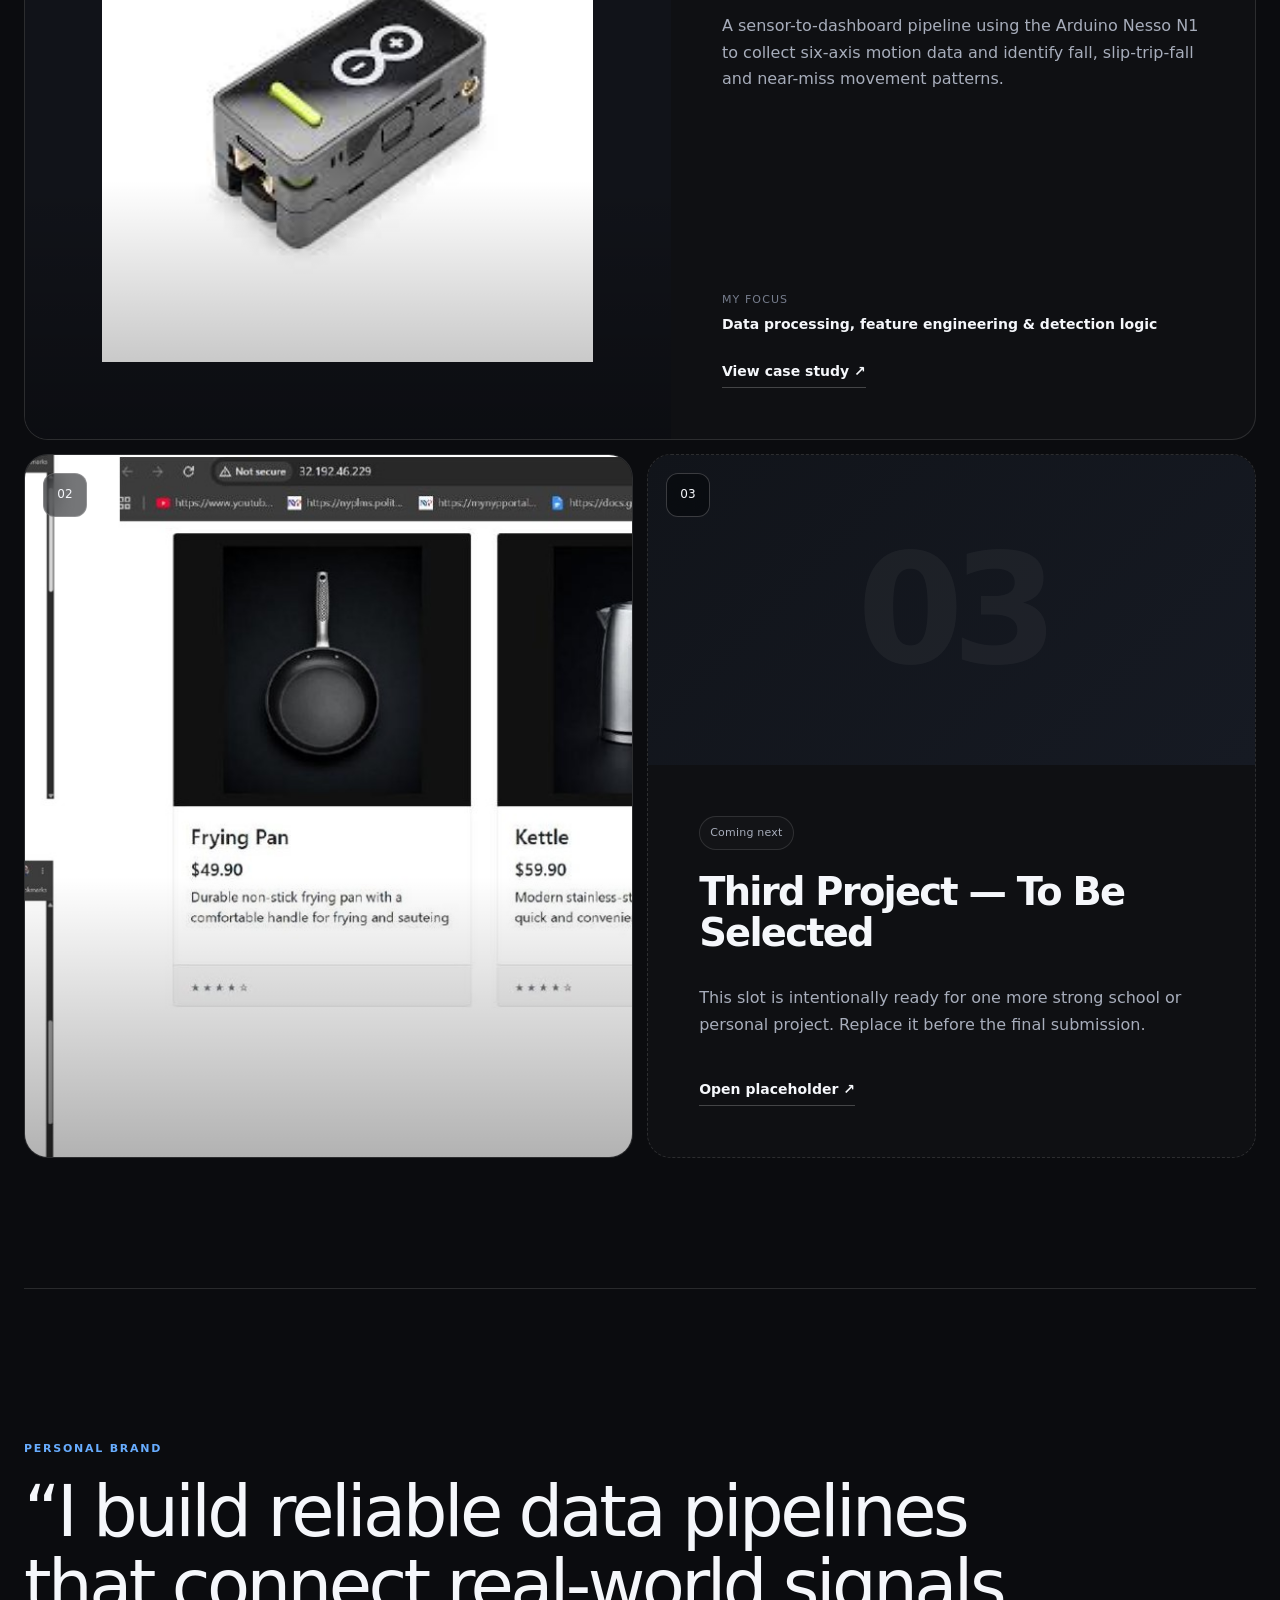
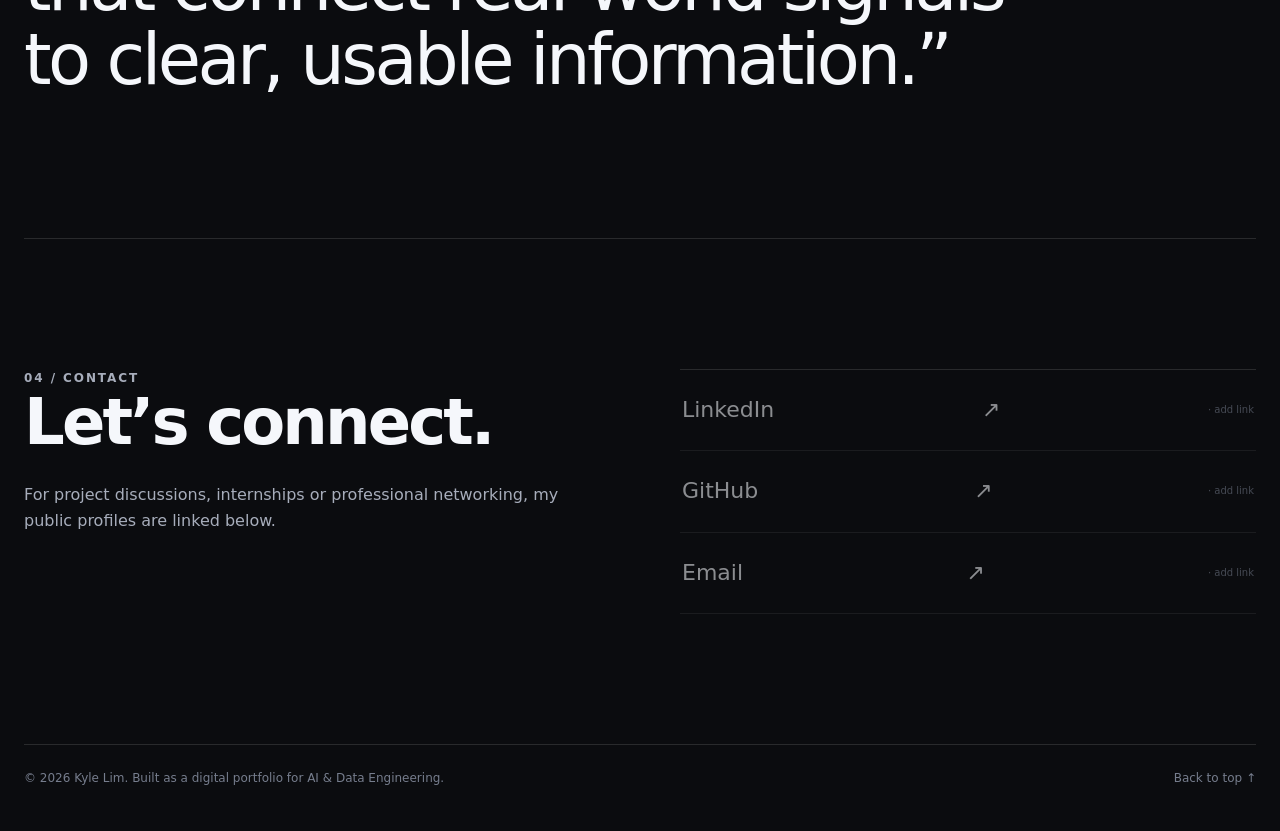
==== commit 9790da9b: "Add files via upload" ====
--- a/index.html
+++ b/index.html
@@ -112,7 +112,7 @@
 
       <article class="project-card project-card-featured reveal">
         <a class="project-media" href="nesso.html" aria-label="Open Nesso N1 project case study">
-          <img src="assets/nesso-device.png" alt="Arduino Nesso N1 device used for the worker safety monitoring project">
+          <img src="nesso-device.png" alt="Arduino Nesso N1 device used for the worker safety monitoring project">
           <div class="project-media-overlay"></div>
           <span class="project-number">01</span>
         </a>
@@ -128,7 +128,7 @@
       <div class="project-grid-two">
         <article class="project-card project-card-compact reveal">
           <a class="project-media cloud-media" href="cloud.html" aria-label="Open AWS cloud project case study">
-            <img src="assets/cloud-storefront.jpg" alt="Cloud-hosted kitchenware e-commerce catalogue displayed in a browser">
+            <img src="cloud-storefront.jpg" alt="Cloud-hosted kitchenware e-commerce catalogue displayed in a browser">
             <div class="project-media-overlay"></div>
             <span class="project-number">02</span>
           </a>
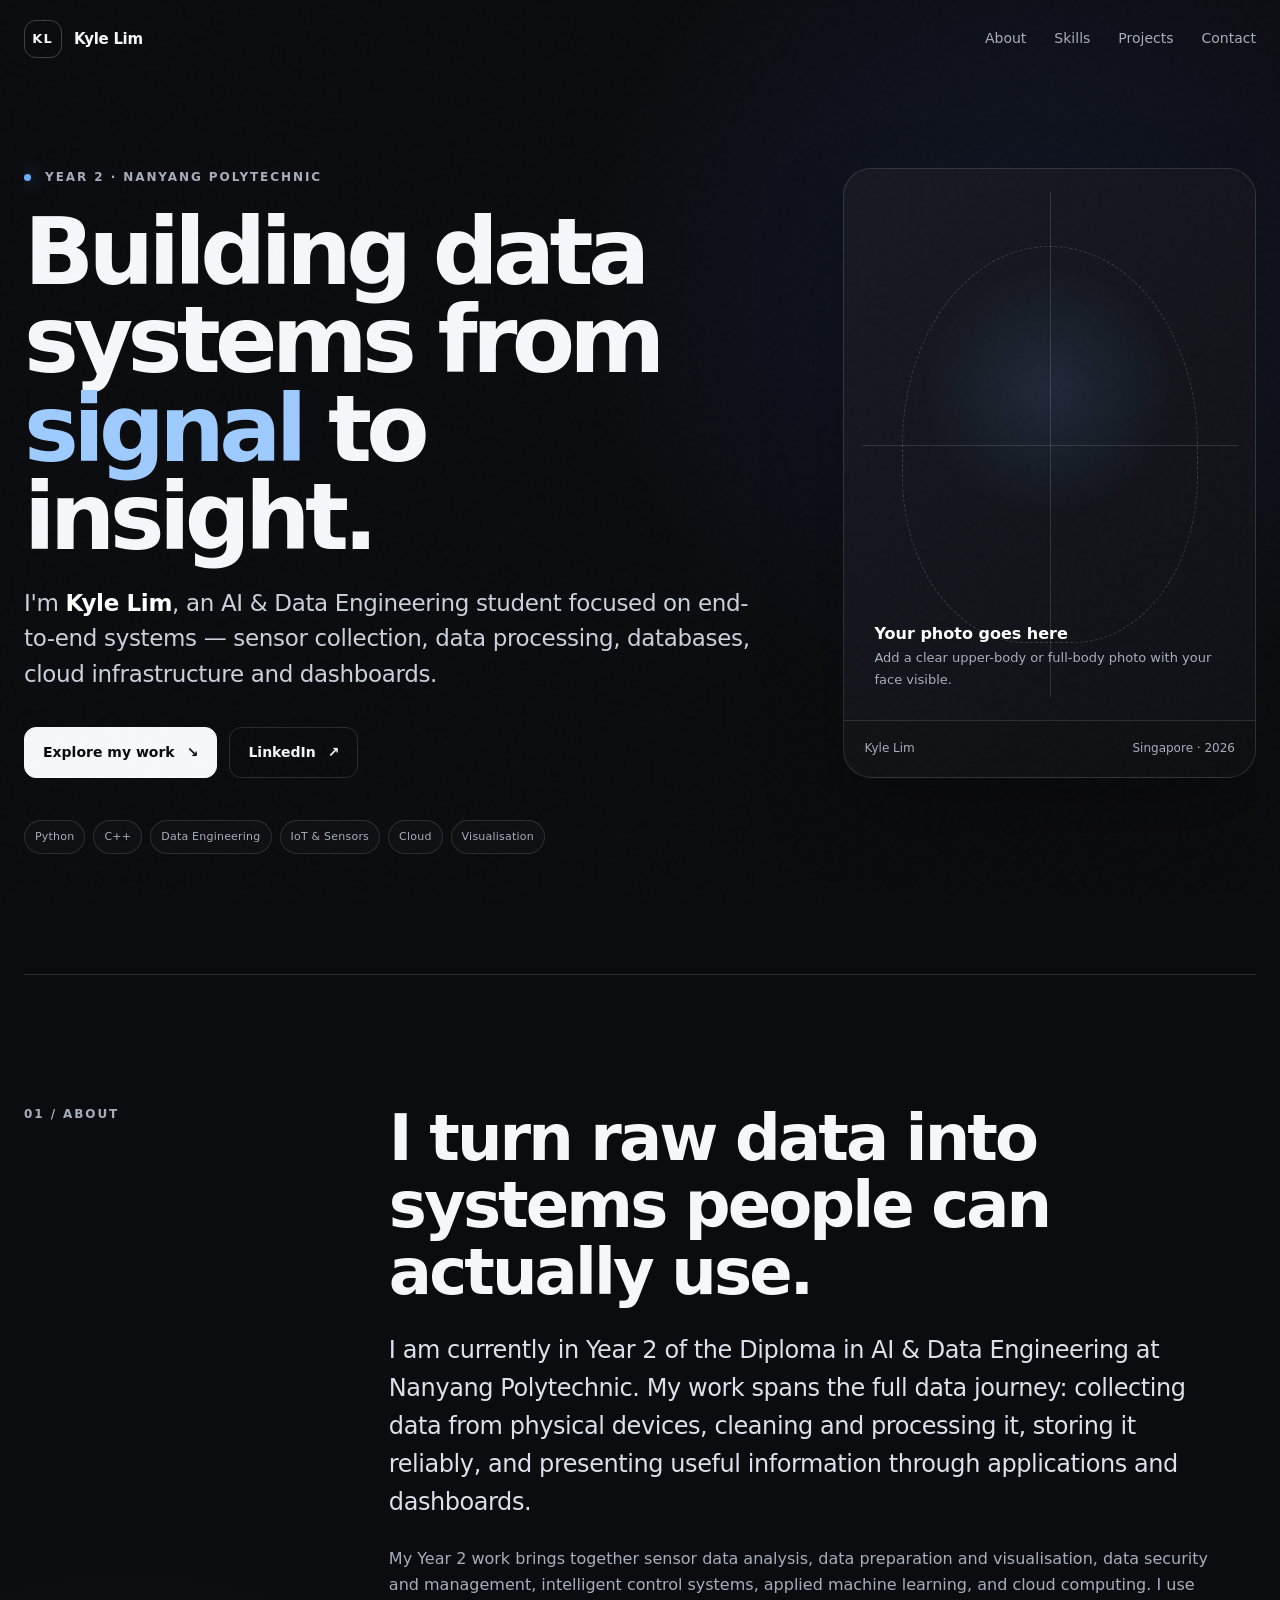
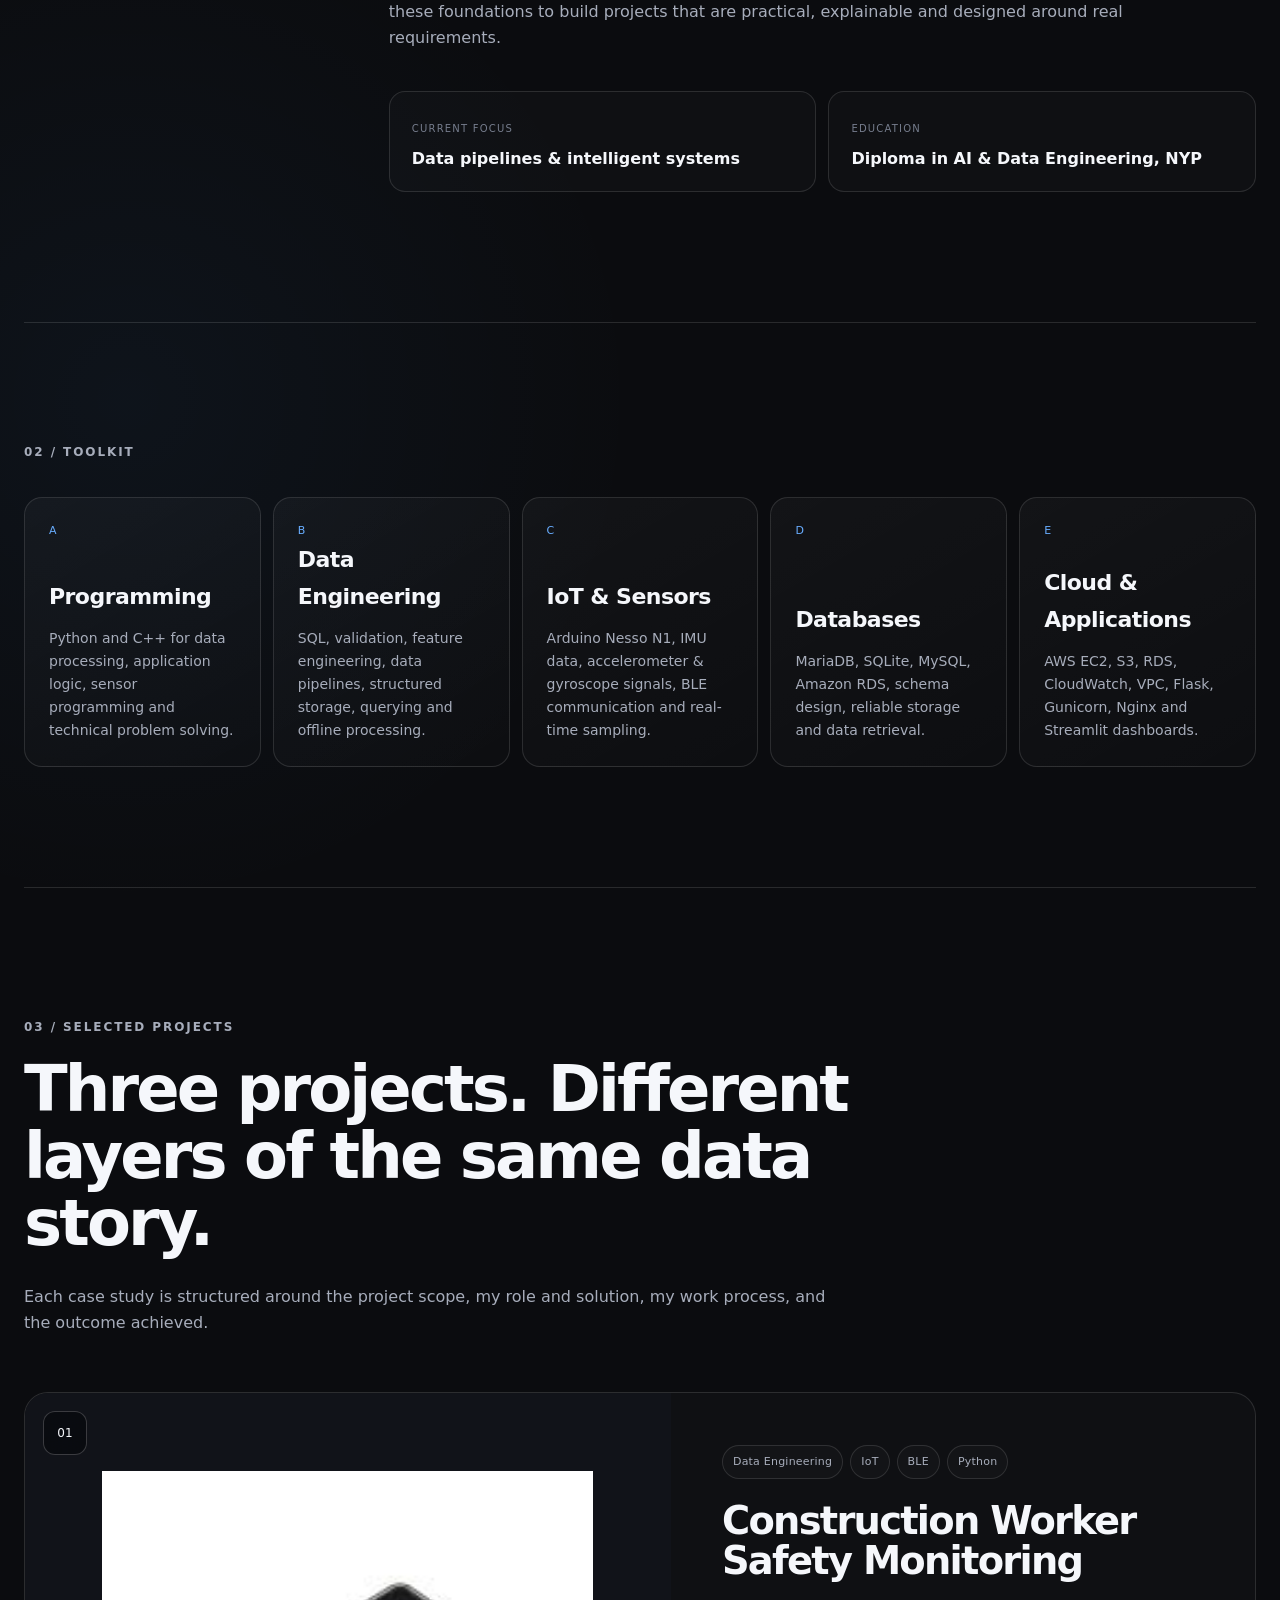
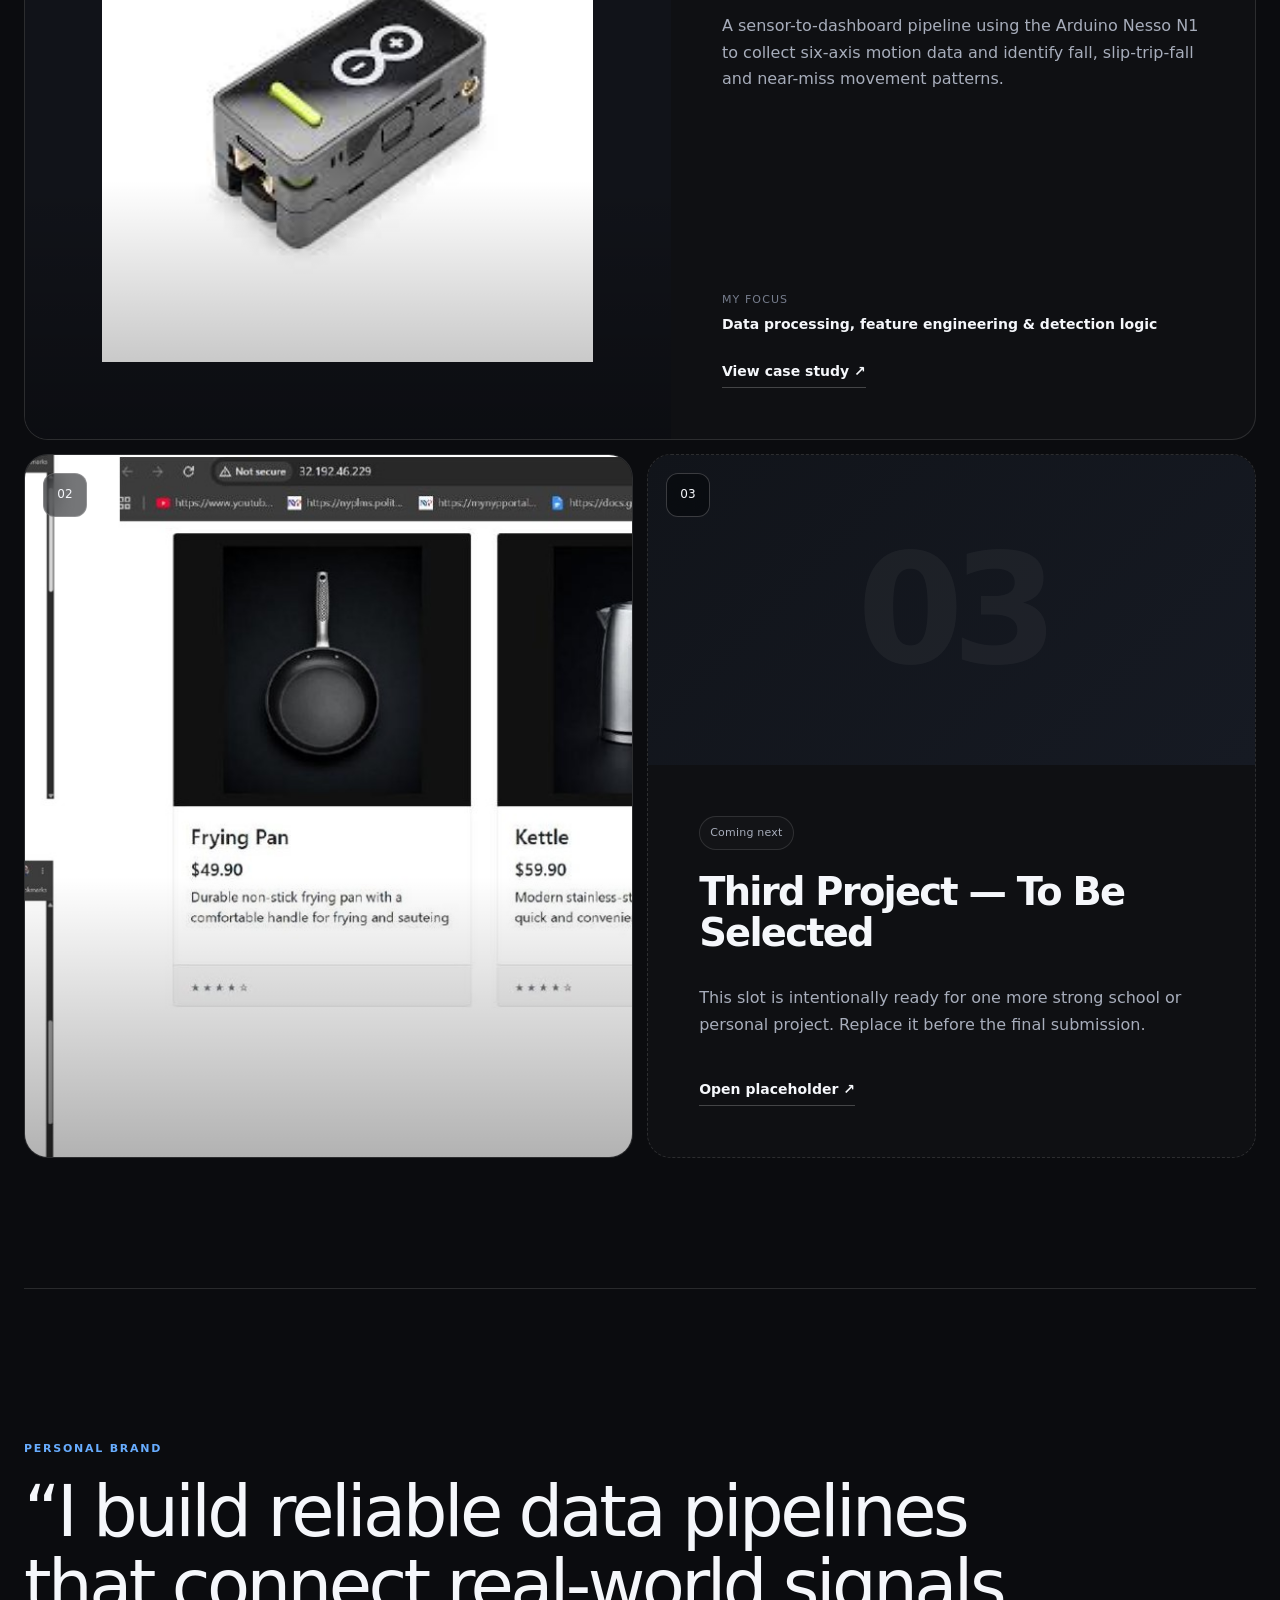
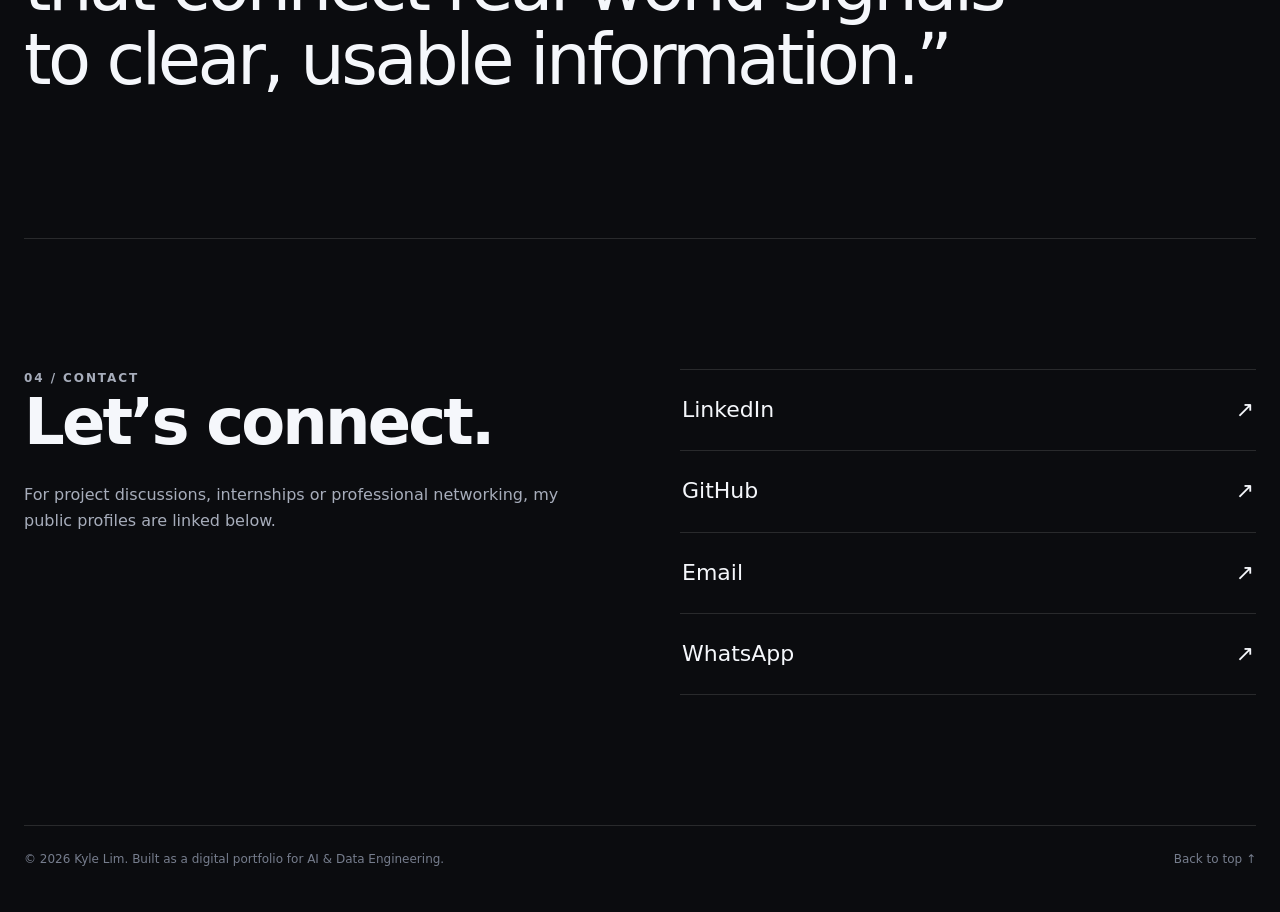
==== commit 989a7d25: "Add files via upload" ====
--- a/index.html
+++ b/index.html
@@ -50,7 +50,7 @@
       <aside class="portrait-card reveal reveal-delay" aria-label="Profile photo placeholder">
         <div class="portrait-placeholder">
           <div class="portrait-crosshair" aria-hidden="true"></div>
-          <p><strong>Your portrait goes here</strong><br><span>Replace this panel with a professional photo before submission.</span></p>
+          <p><strong>Your photo goes here</strong><br><span>Add a clear upper-body or full-body photo with your face visible.</span></p>
         </div>
         <div class="portrait-meta">
           <span>Kyle Lim</span>
@@ -170,6 +170,7 @@
         <a class="contact-link profile-link" data-profile-link="linkedin" href="#" target="_blank" rel="noreferrer"><span>LinkedIn</span><span aria-hidden="true">↗</span></a>
         <a class="contact-link profile-link" data-profile-link="github" href="#" target="_blank" rel="noreferrer"><span>GitHub</span><span aria-hidden="true">↗</span></a>
         <a class="contact-link profile-link" data-profile-link="email" href="#"><span>Email</span><span aria-hidden="true">↗</span></a>
+        <a class="contact-link profile-link" data-profile-link="whatsapp" href="#" target="_blank" rel="noreferrer"><span>WhatsApp</span><span aria-hidden="true">↗</span></a>
       </div>
     </section>
   </main>
